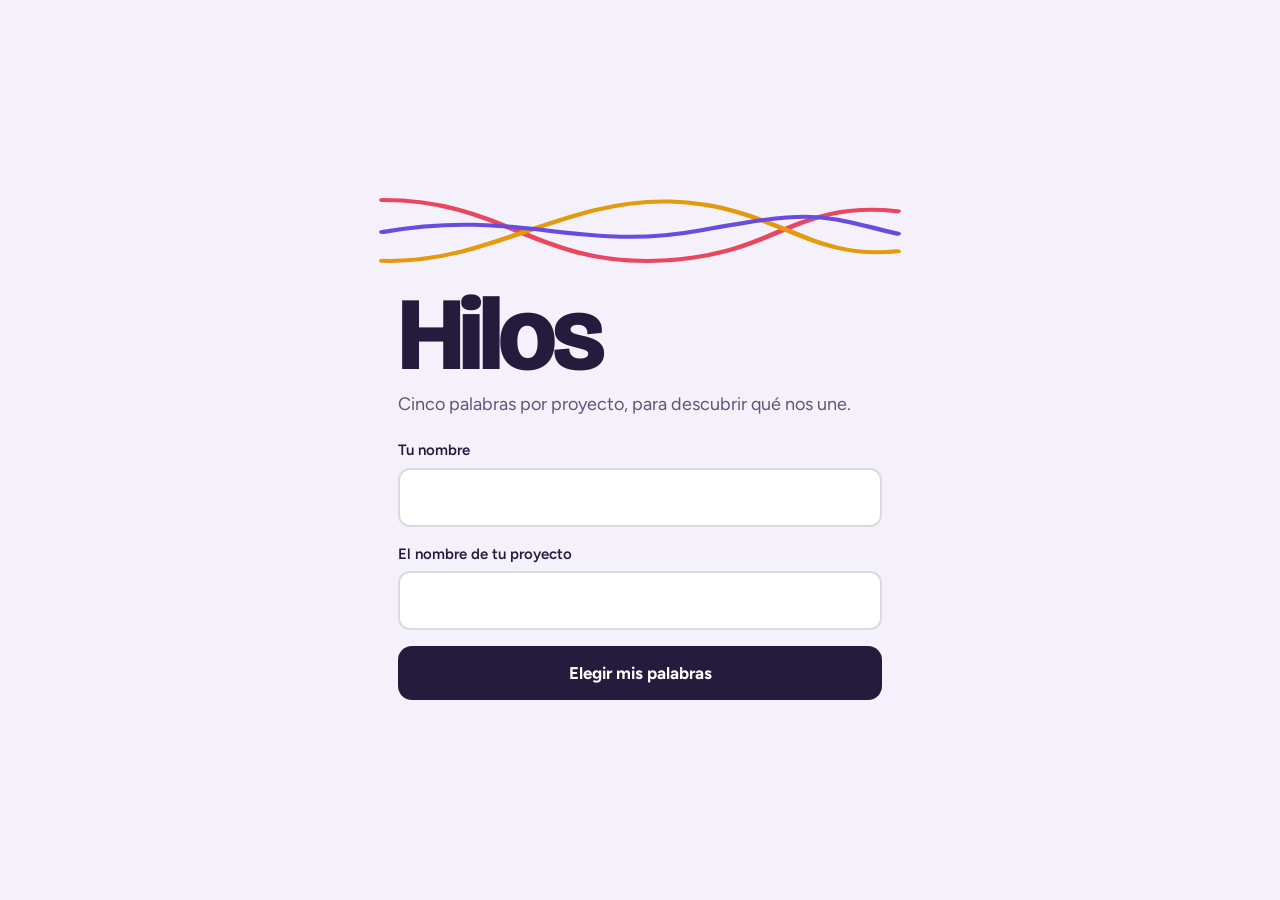
==== taller/index.html @ 8840b7d6 "Añade Hilos, la app del taller de colaboración (en /taller) App independiente de la de Viena: cada p" ====
<!doctype html>
<html lang="es">
<head>
<meta charset="utf-8">
<meta name="viewport" content="width=device-width, initial-scale=1, viewport-fit=cover">
<title>Hilos: lo que une nuestros proyectos</title>
<meta name="description" content="Cinco palabras por proyecto para descubrir qué nos une.">
<meta name="theme-color" content="#241B3D">
<meta name="robots" content="noindex, nofollow">
<link rel="icon" href="data:image/svg+xml,%3Csvg xmlns='http://www.w3.org/2000/svg' viewBox='0 0 32 32'%3E%3Crect width='32' height='32' rx='7' fill='%23241B3D'/%3E%3Cpath d='M5 22C12 6 20 26 27 10' fill='none' stroke='%23F0566E' stroke-width='3' stroke-linecap='round'/%3E%3Cpath d='M5 10C12 26 20 6 27 22' fill='none' stroke='%23F2A91B' stroke-width='3' stroke-linecap='round'/%3E%3C/svg%3E">
<link rel="preconnect" href="https://fonts.googleapis.com">
<link rel="preconnect" href="https://fonts.gstatic.com" crossorigin>
<link href="https://fonts.googleapis.com/css2?family=Bricolage+Grotesque:opsz,wght@12..96,500;12..96,700;12..96,800&family=Figtree:wght@400;500;600;700&display=swap" rel="stylesheet">
<link rel="stylesheet" href="styles.css?v=1">
</head>
<body>
<div id="app"></div>
<div id="toast" class="toast" role="status" hidden></div>
<noscript>Esta página necesita JavaScript.</noscript>
<script src="qr.js?v=1"></script>
<script src="app.js?v=1"></script>
</body>
</html>
---- taller/styles.css ----
:root {
  --tinta: #241B3D;
  --tinta-suave: #5D5578;
  --lienzo: #F4F1FA;
  --papel: #FFFFFF;
  --linea: rgba(36, 27, 61, .16);
  --violeta: #6A4BE0;
  --coral: #E8475F;
  --azafran: #E39A0C;
  --verde: #12917A;
  --azul: #2779C9;
  --magenta: #B840AC;
  --display: 'Bricolage Grotesque', 'Figtree', system-ui, sans-serif;
  --body: 'Figtree', system-ui, -apple-system, 'Segoe UI', sans-serif;
  --safe-b: env(safe-area-inset-bottom, 0px);
}
* { box-sizing: border-box; }
html { -webkit-text-size-adjust: 100%; }
body {
  margin: 0; background: var(--lienzo); color: var(--tinta);
  font: 400 17px/1.5 var(--body); min-height: 100dvh; -webkit-tap-highlight-color: transparent;
}
button, input { font: inherit; color: inherit; }
button { cursor: pointer; border: 0; background: none; padding: 0; }
h1, h2, h3, p, ul, ol { margin: 0; padding: 0; }
ul, ol { list-style: none; }
:focus-visible { outline: 3px solid var(--violeta); outline-offset: 2px; }

/* Cada familia de conceptos tiene su color de hilo */
.f-personas { --c: var(--coral); }
.f-bienestar { --c: var(--verde); }
.f-creatividad { --c: var(--magenta); }
.f-territorio { --c: var(--azafran); }
.f-conocimiento { --c: var(--azul); }
.f-proposito { --c: var(--violeta); }
.f-propia { --c: var(--tinta); }

.wrap { max-width: 520px; margin: 0 auto; padding: 24px 18px calc(40px + var(--safe-b)); }
h1 { font: 800 30px/1.08 var(--display); letter-spacing: -.02em; text-wrap: balance; }
h2 { font: 700 20px/1.2 var(--display); letter-spacing: -.01em; }
h3 { font: 700 15px/1.3 var(--body); color: var(--tinta-suave); margin-bottom: 8px; }
.lead { margin: 10px 0 22px; font-size: 18px; line-height: 1.45; color: var(--tinta-suave); }
.lead strong { color: var(--tinta); }
.muted { color: var(--tinta-suave); }
.empty { padding: 22px 0; color: var(--tinta-suave); }
.off { background: var(--tinta); color: #fff; padding: 10px 14px; border-radius: 10px; margin-bottom: 16px; font-size: 15px; }
.err { background: #FDECEF; color: #8F1D31; padding: 10px 14px; border-radius: 10px; margin: 0 0 14px; font-size: 15px; }

.threads { display: block; width: 100%; height: 96px; margin-bottom: 8px; overflow: visible; }
.threads path { fill: none; stroke-width: 5; stroke-linecap: round; stroke-dasharray: 520; stroke-dashoffset: 520; animation: tejer 1.4s cubic-bezier(.6, .1, .2, 1) forwards; }
.threads .t1 { stroke: var(--coral); }
.threads .t2 { stroke: var(--azafran); animation-delay: .15s; }
.threads .t3 { stroke: var(--violeta); animation-delay: .3s; }
@keyframes tejer { to { stroke-dashoffset: 0; } }

/* ---------- Entrada ---------- */
.hola { min-height: 100dvh; display: flex; flex-direction: column; justify-content: center; }
.hola h1 { font-size: clamp(64px, 24vw, 104px); line-height: .9; letter-spacing: -.045em; }
.field { display: block; margin-bottom: 16px; }
.field span { display: block; font-weight: 600; font-size: 15px; margin-bottom: 6px; }
.input {
  width: 100%; padding: 14px 16px; border-radius: 12px; border: 2px solid var(--linea);
  background: var(--papel); font-size: 18px;
}
.input:focus { outline: none; border-color: var(--violeta); }
.pin { letter-spacing: .4em; font-weight: 700; margin-bottom: 14px; }
.btn {
  display: flex; align-items: center; justify-content: center; width: 100%; min-height: 54px; padding: 12px 20px;
  border-radius: 14px; background: var(--tinta); color: #fff; font-weight: 700; font-size: 17px; text-decoration: none;
  transition: transform .12s;
}
.btn:active { transform: scale(.98); }
.btn[disabled] { background: #CFC9DE; color: var(--tinta-suave); cursor: default; }
.btn.ghost { background: transparent; color: var(--tinta); box-shadow: inset 0 0 0 2px var(--tinta); margin-top: 10px; }
.btn.small { width: auto; min-height: 0; padding: 0 18px; font-size: 16px; border-radius: 12px; }
.linkbtn { display: block; margin: 14px auto 0; padding: 10px; text-decoration: underline; text-underline-offset: 3px; font-weight: 600; font-size: 15px; color: var(--tinta-suave); }
.linkbtn.danger { color: #A3213A; }

/* ---------- Elegir palabras ---------- */
.pick { padding-top: 0; padding-bottom: calc(150px + var(--safe-b)); }
.picktop { position: sticky; top: 0; z-index: 2; background: var(--lienzo); margin: 0 -18px; padding: 18px 18px 14px; border-bottom: 1px solid var(--linea); }
.picktop h1 { font-size: 22px; }
.proj { font-weight: 700; color: var(--violeta); font-size: 15px; margin-bottom: 4px; }
.slots { display: flex; flex-wrap: wrap; gap: 6px; margin-top: 12px; min-height: 36px; }
.slot {
  display: inline-flex; align-items: center; justify-content: center; gap: 6px; min-width: 32px; height: 32px; padding: 0 10px;
  border-radius: 18px; border: 2px dashed var(--linea); color: var(--tinta-suave); font-weight: 700; font-size: 14px;
}
.slot.full { border: 0; background: var(--c); color: #fff; font-size: 14px; padding: 0 7px 0 12px; animation: pop .22s ease-out; }
.slot i { font-style: normal; font-size: 18px; line-height: 1; opacity: .85; }
@keyframes pop { from { transform: scale(.8); opacity: .4; } }
.fam { margin-top: 22px; }
.fam h2 { font: 700 15px/1.2 var(--body); color: var(--c); margin-bottom: 10px; letter-spacing: 0; }
.chips { display: flex; flex-wrap: wrap; gap: 8px; }
.chip {
  display: inline-flex; align-items: center; min-height: 46px; padding: 8px 16px; border-radius: 23px; background: var(--papel);
  box-shadow: inset 0 0 0 2px color-mix(in srgb, var(--c) 45%, transparent); font-weight: 600; font-size: 16px;
  transition: background .15s, color .15s;
}
.chip.on { background: var(--c); color: #fff; box-shadow: none; }
span.chip { min-height: 36px; padding: 5px 14px; font-size: 15px; }
span.chip.mini { min-height: 26px; padding: 2px 10px; font-size: 13px; }
.own { display: flex; gap: 8px; }
.own .input { flex: 1; min-width: 0; }
.dock {
  position: fixed; left: 0; right: 0; bottom: 0; z-index: 3; padding: 12px 18px calc(8px + var(--safe-b));
  background: linear-gradient(to top, var(--lienzo) 78%, transparent);
}
.dock > * { max-width: 484px; margin-left: auto; margin-right: auto; }
.dock .linkbtn { margin-top: 2px; }

/* ---------- Nube ---------- */
.cloud { display: flex; flex-wrap: wrap; align-items: baseline; justify-content: center; gap: 4px 14px; padding: 18px 0; }
.cw {
  font-family: var(--display); font-weight: 700; color: var(--c); line-height: 1.1; white-space: nowrap; letter-spacing: -.02em;
  font-size: calc(17px + var(--s) * 30px); opacity: calc(.72 + var(--s) * .28); transition: font-size .6s cubic-bezier(.3, 1.4, .5, 1);
}
.cw sup { font: 700 .42em var(--body); margin-left: 2px; vertical-align: super; letter-spacing: 0; }
.mine { display: flex; flex-wrap: wrap; gap: 6px; }

/* ---------- Afinidades ---------- */
.tabs { display: flex; gap: 4px; background: #E6E0F2; padding: 4px; border-radius: 14px; margin-bottom: 22px; }
.tabs button { flex: 1; min-height: 42px; border-radius: 10px; font-weight: 700; font-size: 15px; color: var(--tinta-suave); }
.tabs button[aria-selected="true"] { background: var(--papel); color: var(--tinta); box-shadow: 0 1px 3px rgba(36, 27, 61, .18); }
.match { background: var(--papel); border-radius: 18px; padding: 18px; margin-bottom: 12px; border: 1px solid var(--linea); }
.match h2 { font-size: 24px; }
.who { font-weight: 600; color: var(--tinta-suave); margin-top: 2px; }
.why { font-weight: 700; font-size: 14px; margin: 14px 0 8px; }
.shared { display: flex; flex-wrap: wrap; gap: 6px; }
.pair { display: inline-flex; align-items: center; gap: 5px; min-height: 36px; padding: 5px 14px; border-radius: 18px; font-weight: 600; font-size: 15px; color: var(--c); box-shadow: inset 0 0 0 2px var(--c); }
.pair i { font-style: normal; font-weight: 400; color: var(--tinta-suave); }
.ins { display: grid; gap: 22px; margin-top: 10px; }
.bars li { display: grid; grid-template-columns: minmax(0, 9.5em) 1fr 1.6em; align-items: center; gap: 10px; padding: 5px 0; font-weight: 600; }
.bar { height: 10px; border-radius: 5px; background: var(--c); width: var(--w); min-width: 10px; }
.bn { text-align: right; font-variant-numeric: tabular-nums; }
.list { line-height: 1.6; margin-bottom: 16px; }
.dir li { padding: 14px 0; border-bottom: 1px solid var(--linea); display: grid; gap: 2px; }
.dir li.me strong::after { content: ' (tú)'; font-weight: 500; color: var(--tinta-suave); }
.dir strong { font: 700 18px/1.25 var(--display); }
.dir span { color: var(--tinta-suave); font-size: 15px; }
.dir div { display: flex; flex-wrap: wrap; gap: 4px; margin-top: 6px; }
.dir .linkbtn { margin: 4px 0 0; padding: 6px 0; justify-self: start; }

/* ---------- Control ---------- */
.control h2 { margin: 30px 0 4px; }
.count b { font: 800 44px/1 var(--display); letter-spacing: -.03em; margin-right: 4px; }
.phase { margin: 10px 0 16px; }
.planb { margin-top: 18px; background: var(--papel); border-radius: 14px; padding: 12px 16px; border: 1px solid var(--linea); }
.planb summary { font-weight: 600; cursor: pointer; }
.qr { background: #fff; border-radius: 16px; padding: 10px; margin: 14px auto 8px; max-width: 300px; }
.qr svg { display: block; width: 100%; height: auto; }
.url { text-align: center; font-weight: 700; word-break: break-all; }
#reset { margin-top: 34px; }

/* ---------- Pantalla grande ---------- */
.is-screen { background: var(--tinta); color: #fff; --linea: rgba(255, 255, 255, .2); --tinta-suave: #C9C2E0;
  --violeta: #A995FF; --coral: #FF7A8F; --azafran: #FFC247; --verde: #4FD6BC; --azul: #6FB6FF; --magenta: #EE85E3; }
.is-screen .f-propia { --c: #fff; }
.screen { height: 100dvh; display: grid; grid-template-columns: minmax(300px, 26vw) 1fr; overflow: hidden; }
.screen > * { min-height: 0; overflow: hidden; }
.join { padding: 3vw; border-right: 1px solid var(--linea); display: flex; flex-direction: column; }
.join h1 { font-size: clamp(56px, 6.4vw, 120px); line-height: .9; letter-spacing: -.045em; }
.join .threads { height: 6vw; min-height: 60px; }
.join .qr { width: 100%; max-width: none; margin: 2.2vw 0 1vw; }
.how { font-size: clamp(18px, 1.5vw, 28px); font-weight: 600; }
.join .url { text-align: left; font-size: clamp(14px, 1.15vw, 22px); color: var(--tinta-suave); margin-top: 4px; }
.join .count { margin-top: auto; padding-top: 2vw; font-size: clamp(18px, 1.5vw, 28px); }
.join .count b { font-size: clamp(64px, 6vw, 120px); display: block; }
.screen.af .join .count { margin-top: 2vw; }
.join h3 { margin-top: 2vw; font-size: clamp(15px, 1.1vw, 20px); }
.pairs li { padding: .7vw 0; border-top: 1px solid var(--linea); font-size: clamp(15px, 1.15vw, 22px); line-height: 1.3; }
.pairs span { display: block; color: var(--azafran); font-weight: 600; }
.ask { margin-top: auto; padding-top: 2vw; font: 700 clamp(24px, 2.3vw, 44px)/1.1 var(--display); letter-spacing: -.02em; color: var(--azafran); }
.stage { padding: 3vw 4vw; display: flex; flex-direction: column; min-width: 0; }
.stage h2 { font-size: clamp(22px, 2vw, 40px); color: var(--tinta-suave); font-weight: 500; }
.cloud.big { flex: 1 0 auto; align-content: center; gap: calc(.6vw * var(--k, 1)) calc(2vw * var(--k, 1)); padding: 1.4vw 0; }
.cloud.big .cw { font-size: calc((clamp(20px, 1.9vw, 38px) + var(--s) * clamp(40px, 5.4vw, 110px)) * var(--k, 1)); transition: none; }
.join .qr { max-height: 44vh; aspect-ratio: 1; width: auto; align-self: flex-start; }
.is-screen .empty { font-size: clamp(18px, 1.6vw, 30px); margin: auto; }
.screen .ins { grid-template-columns: 1.1fr 1fr; gap: 3vw; font-size: clamp(16px, 1.25vw, 24px); border-top: 1px solid var(--linea); padding-top: 1.6vw; }
.screen .ins h3 { font-size: clamp(14px, 1vw, 20px); }
@media (max-width: 760px) {
  .screen { grid-template-columns: 1fr; height: auto; overflow: visible; }
  .screen > * { overflow: visible; }
  .join { border-right: 0; border-bottom: 1px solid var(--linea); padding: 24px 18px; }
  .join .qr { max-width: 280px; margin: 16px 0 10px; }
  .join .count { margin-top: 18px; }
  .stage { padding: 24px 18px; }
  .screen .ins { grid-template-columns: 1fr; }
}

.toast {
  position: fixed; left: 50%; bottom: calc(132px + var(--safe-b)); transform: translateX(-50%); z-index: 10; max-width: calc(100vw - 36px);
  background: var(--tinta); color: #fff; padding: 12px 18px; border-radius: 14px; font-weight: 600; font-size: 15px; text-align: center;
}
@media (prefers-reduced-motion: reduce) {
  .threads path { animation: none; stroke-dashoffset: 0; }
  .slot.full { animation: none; }
  .cw, .btn, .chip { transition: none; }
}
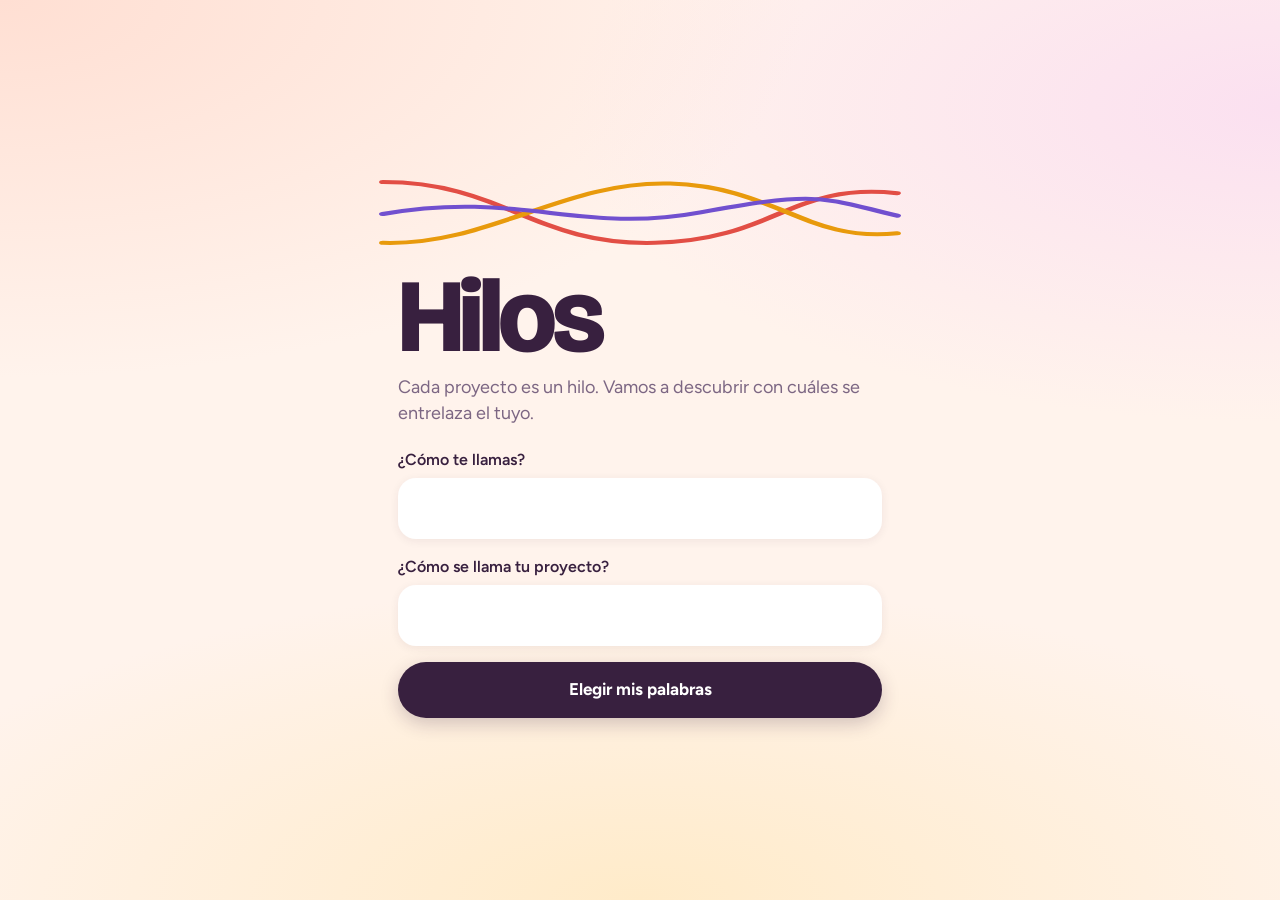
==== commit 7028c274: "Hilos: nuevo aspecto, más cálido y centrado en los vínculos La pantalla grande pasa a ser un telar: " ====
--- a/taller/index.html
+++ b/taller/index.html
@@ -5,19 +5,19 @@
 <meta name="viewport" content="width=device-width, initial-scale=1, viewport-fit=cover">
 <title>Hilos: lo que une nuestros proyectos</title>
 <meta name="description" content="Cinco palabras por proyecto para descubrir qué nos une.">
-<meta name="theme-color" content="#241B3D">
+<meta name="theme-color" content="#38203F">
 <meta name="robots" content="noindex, nofollow">
-<link rel="icon" href="data:image/svg+xml,%3Csvg xmlns='http://www.w3.org/2000/svg' viewBox='0 0 32 32'%3E%3Crect width='32' height='32' rx='7' fill='%23241B3D'/%3E%3Cpath d='M5 22C12 6 20 26 27 10' fill='none' stroke='%23F0566E' stroke-width='3' stroke-linecap='round'/%3E%3Cpath d='M5 10C12 26 20 6 27 22' fill='none' stroke='%23F2A91B' stroke-width='3' stroke-linecap='round'/%3E%3C/svg%3E">
+<link rel="icon" href="data:image/svg+xml,%3Csvg xmlns='http://www.w3.org/2000/svg' viewBox='0 0 32 32'%3E%3Crect width='32' height='32' rx='7' fill='%2338203F'/%3E%3Cpath d='M5 22C12 6 20 26 27 10' fill='none' stroke='%23F0566E' stroke-width='3' stroke-linecap='round'/%3E%3Cpath d='M5 10C12 26 20 6 27 22' fill='none' stroke='%23F2A91B' stroke-width='3' stroke-linecap='round'/%3E%3C/svg%3E">
 <link rel="preconnect" href="https://fonts.googleapis.com">
 <link rel="preconnect" href="https://fonts.gstatic.com" crossorigin>
 <link href="https://fonts.googleapis.com/css2?family=Bricolage+Grotesque:opsz,wght@12..96,500;12..96,700;12..96,800&family=Figtree:wght@400;500;600;700&display=swap" rel="stylesheet">
-<link rel="stylesheet" href="styles.css?v=1">
+<link rel="stylesheet" href="styles.css?v=3">
 </head>
 <body>
 <div id="app"></div>
 <div id="toast" class="toast" role="status" hidden></div>
 <noscript>Esta página necesita JavaScript.</noscript>
-<script src="qr.js?v=1"></script>
-<script src="app.js?v=1"></script>
+<script src="qr.js?v=3"></script>
+<script src="app.js?v=3"></script>
 </body>
 </html>
--- a/taller/styles.css
+++ b/taller/styles.css
@@ -1,15 +1,15 @@
 :root {
-  --tinta: #241B3D;
-  --tinta-suave: #5D5578;
-  --lienzo: #F4F1FA;
+  --tinta: #38203F;
+  --tinta-suave: #7C6683;
+  --lienzo: #FFF3EC;
   --papel: #FFFFFF;
-  --linea: rgba(36, 27, 61, .16);
-  --violeta: #6A4BE0;
-  --coral: #E8475F;
-  --azafran: #E39A0C;
-  --verde: #12917A;
-  --azul: #2779C9;
-  --magenta: #B840AC;
+  --linea: rgba(56, 32, 63, .13);
+  --coral: #E24E45;
+  --verde: #15806F;
+  --rosa: #C93A82;
+  --azafran: #E89A0C;
+  --azul: #2F7CC8;
+  --violeta: #7150CF;
   --display: 'Bricolage Grotesque', 'Figtree', system-ui, sans-serif;
   --body: 'Figtree', system-ui, -apple-system, 'Segoe UI', sans-serif;
   --safe-b: env(safe-area-inset-bottom, 0px);
@@ -17,8 +17,10 @@
 * { box-sizing: border-box; }
 html { -webkit-text-size-adjust: 100%; }
 body {
-  margin: 0; background: var(--lienzo); color: var(--tinta);
-  font: 400 17px/1.5 var(--body); min-height: 100dvh; -webkit-tap-highlight-color: transparent;
+  margin: 0; color: var(--tinta); font: 400 17px/1.5 var(--body); min-height: 100dvh; -webkit-tap-highlight-color: transparent;
+  background: var(--lienzo);
+  background: radial-gradient(90vw 60vh at 0% 0%, #FFDFD3 0, transparent 70%), radial-gradient(80vw 50vh at 100% 12%, #FBE0F0 0, transparent 70%), radial-gradient(90vw 50vh at 50% 100%, #FFEBC9 0, transparent 70%), var(--lienzo);
+  background-attachment: fixed;
 }
 button, input { font: inherit; color: inherit; }
 button { cursor: pointer; border: 0; background: none; padding: 0; }
@@ -26,175 +28,216 @@
 ul, ol { list-style: none; }
 :focus-visible { outline: 3px solid var(--violeta); outline-offset: 2px; }
 
-/* Cada familia de conceptos tiene su color de hilo */
-.f-personas { --c: var(--coral); }
-.f-bienestar { --c: var(--verde); }
-.f-creatividad { --c: var(--magenta); }
-.f-territorio { --c: var(--azafran); }
-.f-conocimiento { --c: var(--azul); }
-.f-proposito { --c: var(--violeta); }
-.f-propia { --c: var(--tinta); }
+/* Cada familia de conceptos tiene su color de hilo; --on es el color del texto encima */
+.f-personas { --c: var(--coral); --on: #fff; }
+.f-bienestar { --c: var(--verde); --on: #fff; }
+.f-creatividad { --c: var(--rosa); --on: #fff; }
+.f-territorio { --c: var(--azafran); --on: #38203F; }
+.f-conocimiento { --c: var(--azul); --on: #fff; }
+.f-proposito { --c: var(--violeta); --on: #fff; }
+.f-propia { --c: #5B4563; --on: #fff; }
+.a0 { --a: var(--coral); --ao: #fff; } .a1 { --a: var(--verde); --ao: #fff; } .a2 { --a: var(--rosa); --ao: #fff; }
+.a3 { --a: var(--azafran); --ao: #38203F; } .a4 { --a: var(--azul); --ao: #fff; } .a5 { --a: var(--violeta); --ao: #fff; }
 
 .wrap { max-width: 520px; margin: 0 auto; padding: 24px 18px calc(40px + var(--safe-b)); }
 h1 { font: 800 30px/1.08 var(--display); letter-spacing: -.02em; text-wrap: balance; }
 h2 { font: 700 20px/1.2 var(--display); letter-spacing: -.01em; }
-h3 { font: 700 15px/1.3 var(--body); color: var(--tinta-suave); margin-bottom: 8px; }
+.sub { margin: 30px 0 4px; }
 .lead { margin: 10px 0 22px; font-size: 18px; line-height: 1.45; color: var(--tinta-suave); }
+.lead.small { font-size: 16px; margin: 2px 0 14px; }
 .lead strong { color: var(--tinta); }
-.muted { color: var(--tinta-suave); }
 .empty { padding: 22px 0; color: var(--tinta-suave); }
-.off { background: var(--tinta); color: #fff; padding: 10px 14px; border-radius: 10px; margin-bottom: 16px; font-size: 15px; }
-.err { background: #FDECEF; color: #8F1D31; padding: 10px 14px; border-radius: 10px; margin: 0 0 14px; font-size: 15px; }
+.off { background: var(--tinta); color: #fff; padding: 10px 14px; border-radius: 14px; margin-bottom: 16px; font-size: 15px; }
+.err { background: #FDE3E0; color: #8F1D31; padding: 10px 14px; border-radius: 14px; margin: 0 0 14px; font-size: 15px; }
 
 .threads { display: block; width: 100%; height: 96px; margin-bottom: 8px; overflow: visible; }
-.threads path { fill: none; stroke-width: 5; stroke-linecap: round; stroke-dasharray: 520; stroke-dashoffset: 520; animation: tejer 1.4s cubic-bezier(.6, .1, .2, 1) forwards; }
+.threads path { fill: none; stroke-width: 5; stroke-linecap: round; stroke-dasharray: 520; stroke-dashoffset: 520; animation: tejer 1.6s cubic-bezier(.6, .1, .2, 1) forwards; }
 .threads .t1 { stroke: var(--coral); }
 .threads .t2 { stroke: var(--azafran); animation-delay: .15s; }
 .threads .t3 { stroke: var(--violeta); animation-delay: .3s; }
 @keyframes tejer { to { stroke-dashoffset: 0; } }
 
+/* Personas */
+.av {
+  display: inline-flex; align-items: center; justify-content: center; flex: none; width: 26px; height: 26px; border-radius: 50%;
+  background: var(--a); color: var(--ao); font: 700 13px/1 var(--display);
+}
+.av.lg { width: 46px; height: 46px; font-size: 21px; box-shadow: 0 0 0 4px var(--papel), 0 4px 14px rgba(56, 32, 63, .16); }
+.pp { display: inline-flex; align-items: center; gap: 6px; padding: 3px 12px 3px 3px; border-radius: 16px; background: var(--papel); font-weight: 600; font-size: 15px; box-shadow: 0 1px 0 var(--linea); }
+.pp.yo { background: var(--tinta); color: #fff; }
+.pill { display: inline-flex; align-items: center; min-height: 32px; padding: 4px 14px; border-radius: 16px; background: var(--c); color: var(--on); font-weight: 600; font-size: 15px; }
+
 /* ---------- Entrada ---------- */
 .hola { min-height: 100dvh; display: flex; flex-direction: column; justify-content: center; }
 .hola h1 { font-size: clamp(64px, 24vw, 104px); line-height: .9; letter-spacing: -.045em; }
+.hola h1.h1s { font-size: 44px; }
 .field { display: block; margin-bottom: 16px; }
-.field span { display: block; font-weight: 600; font-size: 15px; margin-bottom: 6px; }
+.field span { display: block; font-weight: 600; font-size: 16px; margin-bottom: 6px; }
 .input {
-  width: 100%; padding: 14px 16px; border-radius: 12px; border: 2px solid var(--linea);
-  background: var(--papel); font-size: 18px;
+  width: 100%; padding: 15px 18px; border-radius: 18px; border: 2px solid transparent; background: var(--papel); font-size: 18px;
+  box-shadow: 0 2px 10px rgba(56, 32, 63, .07);
 }
 .input:focus { outline: none; border-color: var(--violeta); }
 .pin { letter-spacing: .4em; font-weight: 700; margin-bottom: 14px; }
 .btn {
-  display: flex; align-items: center; justify-content: center; width: 100%; min-height: 54px; padding: 12px 20px;
-  border-radius: 14px; background: var(--tinta); color: #fff; font-weight: 700; font-size: 17px; text-decoration: none;
-  transition: transform .12s;
+  display: flex; align-items: center; justify-content: center; width: 100%; min-height: 56px; padding: 12px 22px;
+  border-radius: 28px; background: var(--tinta); color: #fff; font-weight: 700; font-size: 17px; text-decoration: none;
+  transition: transform .12s; box-shadow: 0 6px 18px rgba(56, 32, 63, .22);
 }
 .btn:active { transform: scale(.98); }
-.btn[disabled] { background: #CFC9DE; color: var(--tinta-suave); cursor: default; }
+.btn[disabled] { background: #E5D8DD; color: var(--tinta-suave); cursor: default; box-shadow: none; }
 .btn.ghost { background: transparent; color: var(--tinta); box-shadow: inset 0 0 0 2px var(--tinta); margin-top: 10px; }
-.btn.small { width: auto; min-height: 0; padding: 0 18px; font-size: 16px; border-radius: 12px; }
+.btn.small { width: auto; min-height: 0; padding: 0 20px; font-size: 16px; box-shadow: none; }
 .linkbtn { display: block; margin: 14px auto 0; padding: 10px; text-decoration: underline; text-underline-offset: 3px; font-weight: 600; font-size: 15px; color: var(--tinta-suave); }
 .linkbtn.danger { color: #A3213A; }
 
 /* ---------- Elegir palabras ---------- */
 .pick { padding-top: 0; padding-bottom: calc(150px + var(--safe-b)); }
-.picktop { position: sticky; top: 0; z-index: 2; background: var(--lienzo); margin: 0 -18px; padding: 18px 18px 14px; border-bottom: 1px solid var(--linea); }
+.picktop { position: sticky; top: 0; z-index: 2; margin: 0 -18px; padding: 18px 18px 14px; background: rgba(255, 240, 232, .94); backdrop-filter: blur(10px); -webkit-backdrop-filter: blur(10px); border-radius: 0 0 24px 24px; box-shadow: 0 6px 20px rgba(56, 32, 63, .08); }
 .picktop h1 { font-size: 22px; }
 .proj { font-weight: 700; color: var(--violeta); font-size: 15px; margin-bottom: 4px; }
-.slots { display: flex; flex-wrap: wrap; gap: 6px; margin-top: 12px; min-height: 36px; }
-.slot {
-  display: inline-flex; align-items: center; justify-content: center; gap: 6px; min-width: 32px; height: 32px; padding: 0 10px;
-  border-radius: 18px; border: 2px dashed var(--linea); color: var(--tinta-suave); font-weight: 700; font-size: 14px;
-}
-.slot.full { border: 0; background: var(--c); color: #fff; font-size: 14px; padding: 0 7px 0 12px; animation: pop .22s ease-out; }
+.slots { display: flex; flex-wrap: wrap; align-items: center; gap: 6px; margin-top: 12px; min-height: 32px; }
+.slot { display: inline-flex; align-items: center; gap: 6px; width: 14px; height: 14px; border-radius: 50%; background: rgba(56, 32, 63, .14); }
+.slot.full { width: auto; height: 32px; border-radius: 16px; background: var(--c); color: var(--on); font-weight: 700; font-size: 14px; padding: 0 8px 0 13px; animation: pop .28s cubic-bezier(.3, 1.5, .5, 1); }
 .slot i { font-style: normal; font-size: 18px; line-height: 1; opacity: .85; }
-@keyframes pop { from { transform: scale(.8); opacity: .4; } }
+@keyframes pop { from { transform: scale(.6); opacity: .3; } }
 .fam { margin-top: 22px; }
 .fam h2 { font: 700 15px/1.2 var(--body); color: var(--c); margin-bottom: 10px; letter-spacing: 0; }
+.f-territorio.fam h2 { color: #A96E00; }
 .chips { display: flex; flex-wrap: wrap; gap: 8px; }
 .chip {
-  display: inline-flex; align-items: center; min-height: 46px; padding: 8px 16px; border-radius: 23px; background: var(--papel);
-  box-shadow: inset 0 0 0 2px color-mix(in srgb, var(--c) 45%, transparent); font-weight: 600; font-size: 16px;
-  transition: background .15s, color .15s;
-}
-.chip.on { background: var(--c); color: #fff; box-shadow: none; }
-span.chip { min-height: 36px; padding: 5px 14px; font-size: 15px; }
-span.chip.mini { min-height: 26px; padding: 2px 10px; font-size: 13px; }
+  display: inline-flex; align-items: center; min-height: 46px; padding: 8px 17px; border-radius: 23px; font-weight: 600; font-size: 16px;
+  background: #fff; background: color-mix(in srgb, var(--c) 13%, #fff); box-shadow: 0 1px 0 rgba(56, 32, 63, .08);
+  transition: background .15s, color .15s, transform .15s;
+}
+.chip.on { background: var(--c); color: var(--on); transform: scale(1.03); }
 .own { display: flex; gap: 8px; }
 .own .input { flex: 1; min-width: 0; }
 .dock {
-  position: fixed; left: 0; right: 0; bottom: 0; z-index: 3; padding: 12px 18px calc(8px + var(--safe-b));
-  background: linear-gradient(to top, var(--lienzo) 78%, transparent);
+  position: fixed; left: 0; right: 0; bottom: 0; z-index: 3; padding: 14px 18px calc(8px + var(--safe-b));
+  background: linear-gradient(to top, #FFEFDC 72%, rgba(255, 239, 220, 0));
 }
 .dock > * { max-width: 484px; margin-left: auto; margin-right: auto; }
 .dock .linkbtn { margin-top: 2px; }
 
-/* ---------- Nube ---------- */
-.cloud { display: flex; flex-wrap: wrap; align-items: baseline; justify-content: center; gap: 4px 14px; padding: 18px 0; }
-.cw {
-  font-family: var(--display); font-weight: 700; color: var(--c); line-height: 1.1; white-space: nowrap; letter-spacing: -.02em;
-  font-size: calc(17px + var(--s) * 30px); opacity: calc(.72 + var(--s) * .28); transition: font-size .6s cubic-bezier(.3, 1.4, .5, 1);
-}
-.cw sup { font: 700 .42em var(--body); margin-left: 2px; vertical-align: super; letter-spacing: 0; }
-.mine { display: flex; flex-wrap: wrap; gap: 6px; }
+/* ---------- Espera ---------- */
+.listo .threads { height: 70px; }
+.mine { display: flex; flex-wrap: wrap; gap: 6px; margin-top: 16px; }
+.crowd { display: flex; flex-wrap: wrap; gap: 8px; margin-top: 10px; }
+.crowd .pp { animation: pop .3s cubic-bezier(.3, 1.5, .5, 1) backwards; }
 
 /* ---------- Afinidades ---------- */
-.tabs { display: flex; gap: 4px; background: #E6E0F2; padding: 4px; border-radius: 14px; margin-bottom: 22px; }
-.tabs button { flex: 1; min-height: 42px; border-radius: 10px; font-weight: 700; font-size: 15px; color: var(--tinta-suave); }
-.tabs button[aria-selected="true"] { background: var(--papel); color: var(--tinta); box-shadow: 0 1px 3px rgba(36, 27, 61, .18); }
-.match { background: var(--papel); border-radius: 18px; padding: 18px; margin-bottom: 12px; border: 1px solid var(--linea); }
-.match h2 { font-size: 24px; }
+.tabs { display: flex; gap: 4px; background: rgba(56, 32, 63, .08); padding: 4px; border-radius: 24px; margin-bottom: 22px; }
+.tabs button { flex: 1; min-height: 42px; border-radius: 20px; font-weight: 700; font-size: 15px; color: var(--tinta-suave); }
+.tabs button[aria-selected="true"] { background: var(--papel); color: var(--tinta); box-shadow: 0 2px 8px rgba(56, 32, 63, .14); }
+.match { background: var(--papel); border-radius: 28px; padding: 20px 18px 22px; margin-bottom: 14px; box-shadow: 0 8px 26px rgba(56, 32, 63, .09); text-align: center; }
+.tie { display: flex; align-items: center; margin: 2px 2px 16px; }
+.ths { flex: 1; display: grid; gap: 7px; margin: 0 -2px; }
+.th { position: relative; display: flex; justify-content: center; }
+.th::before { content: ''; position: absolute; left: 0; right: 0; top: 50%; height: 4px; margin-top: -2px; border-radius: 2px; background: var(--c); transform-origin: left; animation: unir .9s cubic-bezier(.5, 0, .2, 1) backwards; }
+.th:nth-child(2)::before { animation-delay: .15s; } .th:nth-child(3)::before { animation-delay: .3s; } .th:nth-child(4)::before { animation-delay: .45s; } .th:nth-child(5)::before { animation-delay: .6s; }
+.th span { position: relative; padding: 4px 13px; border-radius: 15px; background: var(--c); color: var(--on); font-weight: 700; font-size: 15px; line-height: 1.35; box-shadow: 0 0 0 4px var(--papel); }
+.th.near::before, .th.none::before { background: repeating-linear-gradient(90deg, var(--c) 0 8px, transparent 8px 14px); opacity: .7; }
+.th.near span, .th.none span { background: var(--papel); color: var(--c); box-shadow: inset 0 0 0 2px var(--c), 0 0 0 4px var(--papel); }
+.f-territorio.th.near span { color: #A96E00; }
+@keyframes unir { from { transform: scaleX(0); } }
+.match h2 { font-size: 26px; }
 .who { font-weight: 600; color: var(--tinta-suave); margin-top: 2px; }
-.why { font-weight: 700; font-size: 14px; margin: 14px 0 8px; }
-.shared { display: flex; flex-wrap: wrap; gap: 6px; }
-.pair { display: inline-flex; align-items: center; gap: 5px; min-height: 36px; padding: 5px 14px; border-radius: 18px; font-weight: 600; font-size: 15px; color: var(--c); box-shadow: inset 0 0 0 2px var(--c); }
-.pair i { font-style: normal; font-weight: 400; color: var(--tinta-suave); }
-.ins { display: grid; gap: 22px; margin-top: 10px; }
-.bars li { display: grid; grid-template-columns: minmax(0, 9.5em) 1fr 1.6em; align-items: center; gap: 10px; padding: 5px 0; font-weight: 600; }
-.bar { height: 10px; border-radius: 5px; background: var(--c); width: var(--w); min-width: 10px; }
-.bn { text-align: right; font-variant-numeric: tabular-nums; }
-.list { line-height: 1.6; margin-bottom: 16px; }
-.dir li { padding: 14px 0; border-bottom: 1px solid var(--linea); display: grid; gap: 2px; }
-.dir li.me strong::after { content: ' (tú)'; font-weight: 500; color: var(--tinta-suave); }
-.dir strong { font: 700 18px/1.25 var(--display); }
+.why { font-weight: 600; font-size: 15px; margin-top: 10px; text-wrap: balance; }
+
+.knots { display: grid; gap: 12px; }
+.knot { background: var(--papel); border-radius: 24px; padding: 16px 16px 14px; box-shadow: 0 6px 20px rgba(56, 32, 63, .07); border-left: 6px solid var(--c); }
+.kw { display: block; font: 800 24px/1.1 var(--display); letter-spacing: -.02em; color: var(--c); margin-bottom: 10px; }
+.f-territorio .kw { color: #A96E00; }
+.kp { display: flex; flex-wrap: wrap; gap: 6px; }
+.knot .pp { background: #FBF1EC; box-shadow: none; }
+.knot .pp.yo { background: var(--tinta); }
+.solos { display: flex; flex-wrap: wrap; gap: 8px; }
+.solo { display: inline-flex; align-items: baseline; gap: 7px; padding: 6px 14px; border-radius: 18px; background: #fff; background: color-mix(in srgb, var(--c) 13%, #fff); font-weight: 700; font-size: 15px; }
+.solo i { font-style: normal; font-weight: 500; font-size: 13px; color: var(--tinta-suave); }
+
+.dir { display: grid; gap: 12px; }
+.dir li { display: flex; gap: 14px; align-items: flex-start; background: var(--papel); border-radius: 24px; padding: 16px; box-shadow: 0 6px 20px rgba(56, 32, 63, .07); }
+.dir li.me { box-shadow: 0 0 0 2px var(--tinta), 0 6px 20px rgba(56, 32, 63, .07); }
+.dir li > div { min-width: 0; flex: 1; }
+.dir strong { display: block; font: 700 19px/1.2 var(--display); }
 .dir span { color: var(--tinta-suave); font-size: 15px; }
-.dir div { display: flex; flex-wrap: wrap; gap: 4px; margin-top: 6px; }
-.dir .linkbtn { margin: 4px 0 0; padding: 6px 0; justify-self: start; }
+.dir .row { display: flex; flex-wrap: wrap; gap: 4px; margin-top: 8px; }
+.dir .pill { min-height: 26px; padding: 2px 10px; font-size: 13px; }
+.dir .linkbtn { margin: 6px 0 0; padding: 4px 0; }
 
 /* ---------- Control ---------- */
-.control h2 { margin: 30px 0 4px; }
 .count b { font: 800 44px/1 var(--display); letter-spacing: -.03em; margin-right: 4px; }
 .phase { margin: 10px 0 16px; }
-.planb { margin-top: 18px; background: var(--papel); border-radius: 14px; padding: 12px 16px; border: 1px solid var(--linea); }
+.planb { margin-top: 18px; background: var(--papel); border-radius: 20px; padding: 14px 18px; box-shadow: 0 4px 14px rgba(56, 32, 63, .06); }
 .planb summary { font-weight: 600; cursor: pointer; }
-.qr { background: #fff; border-radius: 16px; padding: 10px; margin: 14px auto 8px; max-width: 300px; }
+.unused { margin-top: 10px; color: var(--tinta-suave); line-height: 1.6; }
+.qr { background: #fff; border-radius: 20px; padding: 10px; margin: 14px auto 8px; max-width: 300px; }
 .qr svg { display: block; width: 100%; height: auto; }
 .url { text-align: center; font-weight: 700; word-break: break-all; }
 #reset { margin-top: 34px; }
 
 /* ---------- Pantalla grande ---------- */
-.is-screen { background: var(--tinta); color: #fff; --linea: rgba(255, 255, 255, .2); --tinta-suave: #C9C2E0;
-  --violeta: #A995FF; --coral: #FF7A8F; --azafran: #FFC247; --verde: #4FD6BC; --azul: #6FB6FF; --magenta: #EE85E3; }
-.is-screen .f-propia { --c: #fff; }
-.screen { height: 100dvh; display: grid; grid-template-columns: minmax(300px, 26vw) 1fr; overflow: hidden; }
+.is-screen {
+  color: #fff; --tinta-suave: #D9C6DC; --linea: rgba(255, 255, 255, .16); --papel: #2B1533;
+  --coral: #FF7D6E; --verde: #4FD6BC; --rosa: #FF7FBE; --azafran: #FFC24A; --azul: #72B8FF; --violeta: #B39BFF;
+  background: #2B1533;
+  background: radial-gradient(70vw 70vh at 0% 0%, #5A2440 0, transparent 70%), radial-gradient(60vw 60vh at 100% 100%, #3B2A6B 0, transparent 70%), radial-gradient(50vw 50vh at 85% 0%, #4A2A1F 0, transparent 70%), #2B1533;
+  background-attachment: fixed;
+}
+.is-screen .f-propia { --c: #E9DDEB; --on: #2B1533; }
+.is-screen [class*="f-"] { --on: #2B1533; }
+.is-screen .n, .is-screen .av { --ao: #2B1533; }
+.screen { height: 100dvh; display: grid; grid-template-columns: minmax(280px, 23vw) 1fr; overflow: hidden; }
 .screen > * { min-height: 0; overflow: hidden; }
-.join { padding: 3vw; border-right: 1px solid var(--linea); display: flex; flex-direction: column; }
-.join h1 { font-size: clamp(56px, 6.4vw, 120px); line-height: .9; letter-spacing: -.045em; }
-.join .threads { height: 6vw; min-height: 60px; }
-.join .qr { width: 100%; max-width: none; margin: 2.2vw 0 1vw; }
+.join { padding: min(3vw, 5vh) 2.4vw; display: flex; flex-direction: column; }
+.join h1 { font-size: min(clamp(56px, 6vw, 116px), 13vh); line-height: .9; letter-spacing: -.045em; }
+.join .threads { height: 7vh; min-height: 40px; flex: none; }
+.join .qr { width: min(100%, 34vh); max-width: none; margin: 2.4vh 0 1.4vh; border-radius: 24px; }
 .how { font-size: clamp(18px, 1.5vw, 28px); font-weight: 600; }
-.join .url { text-align: left; font-size: clamp(14px, 1.15vw, 22px); color: var(--tinta-suave); margin-top: 4px; }
-.join .count { margin-top: auto; padding-top: 2vw; font-size: clamp(18px, 1.5vw, 28px); }
-.join .count b { font-size: clamp(64px, 6vw, 120px); display: block; }
-.screen.af .join .count { margin-top: 2vw; }
-.join h3 { margin-top: 2vw; font-size: clamp(15px, 1.1vw, 20px); }
-.pairs li { padding: .7vw 0; border-top: 1px solid var(--linea); font-size: clamp(15px, 1.15vw, 22px); line-height: 1.3; }
-.pairs span { display: block; color: var(--azafran); font-weight: 600; }
-.ask { margin-top: auto; padding-top: 2vw; font: 700 clamp(24px, 2.3vw, 44px)/1.1 var(--display); letter-spacing: -.02em; color: var(--azafran); }
-.stage { padding: 3vw 4vw; display: flex; flex-direction: column; min-width: 0; }
-.stage h2 { font-size: clamp(22px, 2vw, 40px); color: var(--tinta-suave); font-weight: 500; }
-.cloud.big { flex: 1 0 auto; align-content: center; gap: calc(.6vw * var(--k, 1)) calc(2vw * var(--k, 1)); padding: 1.4vw 0; }
-.cloud.big .cw { font-size: calc((clamp(20px, 1.9vw, 38px) + var(--s) * clamp(40px, 5.4vw, 110px)) * var(--k, 1)); transition: none; }
-.join .qr { max-height: 44vh; aspect-ratio: 1; width: auto; align-self: flex-start; }
+.join .url { text-align: left; font-size: clamp(13px, 1.05vw, 20px); color: var(--tinta-suave); margin-top: 4px; }
+.join .count { margin-top: auto; padding-top: 2vh; font-size: clamp(17px, 1.3vw, 26px); color: var(--tinta-suave); }
+.join .count b { font-size: min(clamp(56px, 6vw, 120px), 11vh); display: block; color: #fff; }
+.tops { margin-top: 3vh; display: grid; gap: 2vh; }
+.tops strong { display: block; font: 800 clamp(24px, 2.3vw, 44px)/1.05 var(--display); letter-spacing: -.02em; color: var(--c); }
+.tops span { display: block; font-size: clamp(15px, 1.15vw, 22px); color: var(--tinta-suave); line-height: 1.35; margin-top: 2px; }
+.ask { margin-top: 3.4vh; font: 700 clamp(24px, 2.2vw, 42px)/1.1 var(--display); letter-spacing: -.02em; }
+.stage { padding: min(3vw, 5vh) 2.6vw min(2vw, 3vh) 1vw; display: flex; flex-direction: column; min-width: 0; }
+.stage h2 { font-size: clamp(22px, 2vw, 40px); color: var(--tinta-suave); font-weight: 500; flex: none; margin-bottom: 1vh; }
+.loom { flex: 1; min-height: 0; position: relative; }
+.loom svg { display: block; position: absolute; inset: 0; overflow: visible; }
+.loom text { dominant-baseline: central; font-family: var(--display); font-weight: 700; }
+.t { fill: none; stroke: var(--c); stroke-width: 1.3; stroke-opacity: .42; stroke-linecap: round; }
+.t.sh { stroke-width: 2.6; stroke-opacity: .85; }
+.t.fresh { stroke-dasharray: 1; stroke-dashoffset: 1; animation: tejer 1.5s cubic-bezier(.5, 0, .2, 1) forwards; }
+.k rect { fill: #2B1533; stroke: var(--c); stroke-width: 1.2; stroke-opacity: .55; }
+.k text { fill: var(--c); text-anchor: middle; }
+.k.sh rect { fill: var(--c); stroke: none; }
+.k.sh text { fill: #2B1533; }
+.k.fresh { animation: asomar .7s ease-out backwards; }
+@keyframes asomar { from { opacity: 0; } }
+.n circle { fill: var(--a); }
+.n .ni { fill: #2B1533; text-anchor: middle; }
+.n .np { fill: #fff; }
+.n .nn { fill: var(--tinta-suave); font-family: var(--body); font-weight: 500; }
 .is-screen .empty { font-size: clamp(18px, 1.6vw, 30px); margin: auto; }
-.screen .ins { grid-template-columns: 1.1fr 1fr; gap: 3vw; font-size: clamp(16px, 1.25vw, 24px); border-top: 1px solid var(--linea); padding-top: 1.6vw; }
-.screen .ins h3 { font-size: clamp(14px, 1vw, 20px); }
 @media (max-width: 760px) {
   .screen { grid-template-columns: 1fr; height: auto; overflow: visible; }
   .screen > * { overflow: visible; }
-  .join { border-right: 0; border-bottom: 1px solid var(--linea); padding: 24px 18px; }
-  .join .qr { max-width: 280px; margin: 16px 0 10px; }
+  .join { padding: 24px 18px 8px; }
+  .join .qr { width: 100%; max-width: 280px; margin: 16px 0 10px; }
   .join .count { margin-top: 18px; }
-  .stage { padding: 24px 18px; }
-  .screen .ins { grid-template-columns: 1fr; }
+  .stage { padding: 16px 18px 40px; }
+  .is-screen .knot, .is-screen .pp { background: rgba(255, 255, 255, .08); box-shadow: none; }
+  .is-screen .solo { background: rgba(255, 255, 255, .08); color: var(--c); }
 }
 
 .toast {
   position: fixed; left: 50%; bottom: calc(132px + var(--safe-b)); transform: translateX(-50%); z-index: 10; max-width: calc(100vw - 36px);
-  background: var(--tinta); color: #fff; padding: 12px 18px; border-radius: 14px; font-weight: 600; font-size: 15px; text-align: center;
+  background: var(--tinta); color: #fff; padding: 12px 20px; border-radius: 22px; font-weight: 600; font-size: 15px; text-align: center;
 }
 @media (prefers-reduced-motion: reduce) {
-  .threads path { animation: none; stroke-dashoffset: 0; }
-  .slot.full { animation: none; }
-  .cw, .btn, .chip { transition: none; }
-}
+  .threads path, .t.fresh { animation: none; stroke-dashoffset: 0; }
+  .slot.full, .crowd .pp, .th::before, .k.fresh { animation: none; }
+  .btn, .chip { transition: none; }
+}
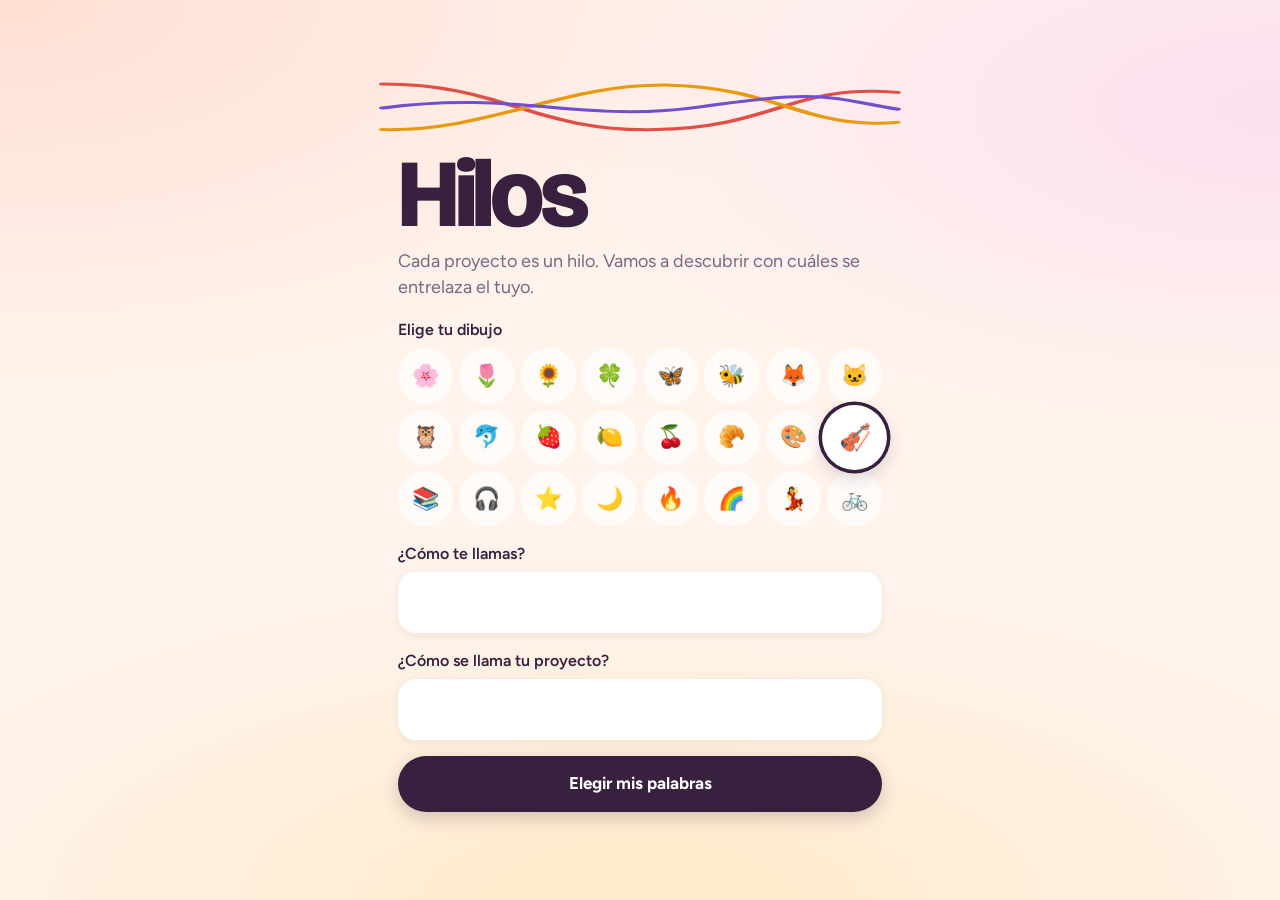
==== commit 1f3056c1: "Hilos: dibujo de perfil, textos legibles en Todas y móvil más pulido Cada participante elige un dibu" ====
--- a/taller/index.html
+++ b/taller/index.html
@@ -11,13 +11,13 @@
 <link rel="preconnect" href="https://fonts.googleapis.com">
 <link rel="preconnect" href="https://fonts.gstatic.com" crossorigin>
 <link href="https://fonts.googleapis.com/css2?family=Bricolage+Grotesque:opsz,wght@12..96,500;12..96,700;12..96,800&family=Figtree:wght@400;500;600;700&display=swap" rel="stylesheet">
-<link rel="stylesheet" href="styles.css?v=3">
+<link rel="stylesheet" href="styles.css?v=4">
 </head>
 <body>
 <div id="app"></div>
 <div id="toast" class="toast" role="status" hidden></div>
 <noscript>Esta página necesita JavaScript.</noscript>
-<script src="qr.js?v=3"></script>
-<script src="app.js?v=3"></script>
+<script src="qr.js?v=4"></script>
+<script src="app.js?v=4"></script>
 </body>
 </html>
--- a/taller/styles.css
+++ b/taller/styles.css
@@ -62,16 +62,29 @@
   display: inline-flex; align-items: center; justify-content: center; flex: none; width: 26px; height: 26px; border-radius: 50%;
   background: var(--a); color: var(--ao); font: 700 13px/1 var(--display);
 }
-.av.lg { width: 46px; height: 46px; font-size: 21px; box-shadow: 0 0 0 4px var(--papel), 0 4px 14px rgba(56, 32, 63, .16); }
+.av.em { background: #fff; background: color-mix(in srgb, var(--a, #C93A82) 24%, #fff); font: 400 15px/1 'Apple Color Emoji', 'Segoe UI Emoji', 'Noto Color Emoji', sans-serif; }
+.av.lg { width: 52px; height: 52px; font-size: 22px; box-shadow: 0 0 0 4px var(--papel), 0 4px 14px rgba(56, 32, 63, .16); }
+.av.lg.em { font-size: 28px; }
+.av.xl { width: 96px; height: 96px; font-size: 44px; box-shadow: 0 0 0 6px var(--lienzo), 0 10px 30px rgba(56, 32, 63, .2); }
+.av.xl.em { font-size: 52px; }
 .pp { display: inline-flex; align-items: center; gap: 6px; padding: 3px 12px 3px 3px; border-radius: 16px; background: var(--papel); font-weight: 600; font-size: 15px; box-shadow: 0 1px 0 var(--linea); }
 .pp.yo { background: var(--tinta); color: #fff; }
+.pp .av { width: 28px; height: 28px; }
 .pill { display: inline-flex; align-items: center; min-height: 32px; padding: 4px 14px; border-radius: 16px; background: var(--c); color: var(--on); font-weight: 600; font-size: 15px; }
 
 /* ---------- Entrada ---------- */
 .hola { min-height: 100dvh; display: flex; flex-direction: column; justify-content: center; }
-.hola h1 { font-size: clamp(64px, 24vw, 104px); line-height: .9; letter-spacing: -.045em; }
+.hola h1 { font-size: clamp(60px, 22vw, 96px); line-height: .9; letter-spacing: -.045em; }
+.hola .threads { height: 72px; }
+.hola .lead { margin-bottom: 18px; }
 .hola h1.h1s { font-size: 44px; }
 .field { display: block; margin-bottom: 16px; }
+.emojis { display: grid; grid-template-columns: repeat(8, 1fr); gap: 6px; }
+.emojis button {
+  aspect-ratio: 1; border-radius: 50%; background: rgba(255, 255, 255, .7); font-size: 22px; line-height: 1; padding: 0;
+  font-family: 'Apple Color Emoji', 'Segoe UI Emoji', 'Noto Color Emoji', sans-serif; transition: transform .18s cubic-bezier(.3, 1.6, .5, 1), background .15s, box-shadow .15s;
+}
+.emojis button[aria-checked="true"] { background: #fff; box-shadow: 0 0 0 3px var(--tinta), 0 6px 16px rgba(56, 32, 63, .2); transform: scale(1.18); position: relative; z-index: 1; }
 .field span { display: block; font-weight: 600; font-size: 16px; margin-bottom: 6px; }
 .input {
   width: 100%; padding: 15px 18px; border-radius: 18px; border: 2px solid transparent; background: var(--papel); font-size: 18px;
@@ -95,7 +108,8 @@
 .pick { padding-top: 0; padding-bottom: calc(150px + var(--safe-b)); }
 .picktop { position: sticky; top: 0; z-index: 2; margin: 0 -18px; padding: 18px 18px 14px; background: rgba(255, 240, 232, .94); backdrop-filter: blur(10px); -webkit-backdrop-filter: blur(10px); border-radius: 0 0 24px 24px; box-shadow: 0 6px 20px rgba(56, 32, 63, .08); }
 .picktop h1 { font-size: 22px; }
-.proj { font-weight: 700; color: var(--violeta); font-size: 15px; margin-bottom: 4px; }
+.proj { display: flex; align-items: center; gap: 8px; font-weight: 700; color: var(--violeta); font-size: 15px; margin-bottom: 6px; }
+.proj .av { --a: var(--violeta); width: 30px; height: 30px; font-size: 17px; }
 .slots { display: flex; flex-wrap: wrap; align-items: center; gap: 6px; margin-top: 12px; min-height: 32px; }
 .slot { display: inline-flex; align-items: center; gap: 6px; width: 14px; height: 14px; border-radius: 50%; background: rgba(56, 32, 63, .14); }
 .slot.full { width: auto; height: 32px; border-radius: 16px; background: var(--c); color: var(--on); font-weight: 700; font-size: 14px; padding: 0 8px 0 13px; animation: pop .28s cubic-bezier(.3, 1.5, .5, 1); }
@@ -121,21 +135,34 @@
 .dock .linkbtn { margin-top: 2px; }
 
 /* ---------- Espera ---------- */
-.listo .threads { height: 70px; }
+.hero { position: relative; display: flex; justify-content: center; align-items: center; height: 120px; margin: 6px 0 14px; }
+.hero .threads { position: absolute; inset: 12px 0; height: auto; margin: 0; }
+.hero .av { position: relative; }
+.anim .hero .av { animation: pop .6s cubic-bezier(.3, 1.6, .5, 1) .5s backwards; }
+.listo > h1 { text-align: left; }
 .mine { display: flex; flex-wrap: wrap; gap: 6px; margin-top: 16px; }
 .crowd { display: flex; flex-wrap: wrap; gap: 8px; margin-top: 10px; }
-.crowd .pp { animation: pop .3s cubic-bezier(.3, 1.5, .5, 1) backwards; }
+.anim .crowd .pp { animation: pop .3s cubic-bezier(.3, 1.5, .5, 1) backwards; }
 
 /* ---------- Afinidades ---------- */
 .tabs { display: flex; gap: 4px; background: rgba(56, 32, 63, .08); padding: 4px; border-radius: 24px; margin-bottom: 22px; }
-.tabs button { flex: 1; min-height: 42px; border-radius: 20px; font-weight: 700; font-size: 15px; color: var(--tinta-suave); }
+.tabs button { flex: 1; min-height: 44px; white-space: nowrap; border-radius: 20px; font-weight: 700; font-size: 15px; color: var(--tinta-suave); }
 .tabs button[aria-selected="true"] { background: var(--papel); color: var(--tinta); box-shadow: 0 2px 8px rgba(56, 32, 63, .14); }
 .match { background: var(--papel); border-radius: 28px; padding: 20px 18px 22px; margin-bottom: 14px; box-shadow: 0 8px 26px rgba(56, 32, 63, .09); text-align: center; }
-.tie { display: flex; align-items: center; margin: 2px 2px 16px; }
+.tie { display: flex; align-items: center; margin: 2px 2px 14px; }
+.end { display: grid; justify-items: center; gap: 6px; flex: none; position: relative; z-index: 1; }
+.end small { font-weight: 700; font-size: 13px; color: var(--tinta-suave); max-width: 72px; overflow: hidden; text-overflow: ellipsis; white-space: nowrap; }
+.tie .ths { margin-bottom: 22px; }
+.anim .match { animation: llegar .5s cubic-bezier(.2, .8, .3, 1) backwards; }
+.anim .match:nth-of-type(2) { animation-delay: .12s; } .anim .match:nth-of-type(3) { animation-delay: .24s; }
+.anim .knot { animation: llegar .45s cubic-bezier(.2, .8, .3, 1) backwards; }
+.anim .knot:nth-child(2) { animation-delay: .06s; } .anim .knot:nth-child(3) { animation-delay: .12s; } .anim .knot:nth-child(4) { animation-delay: .18s; } .anim .knot:nth-child(n+5) { animation-delay: .24s; }
+@keyframes llegar { from { opacity: 0; transform: translateY(14px) scale(.97); } }
 .ths { flex: 1; display: grid; gap: 7px; margin: 0 -2px; }
 .th { position: relative; display: flex; justify-content: center; }
-.th::before { content: ''; position: absolute; left: 0; right: 0; top: 50%; height: 4px; margin-top: -2px; border-radius: 2px; background: var(--c); transform-origin: left; animation: unir .9s cubic-bezier(.5, 0, .2, 1) backwards; }
-.th:nth-child(2)::before { animation-delay: .15s; } .th:nth-child(3)::before { animation-delay: .3s; } .th:nth-child(4)::before { animation-delay: .45s; } .th:nth-child(5)::before { animation-delay: .6s; }
+.th::before { content: ''; position: absolute; left: -6px; right: -6px; top: 50%; height: 4px; margin-top: -2px; border-radius: 2px; background: var(--c); transform-origin: left; }
+.anim .th::before { animation: unir .9s cubic-bezier(.5, 0, .2, 1) .35s backwards; }
+.anim .th:nth-child(2)::before { animation-delay: .5s; } .anim .th:nth-child(3)::before { animation-delay: .65s; } .anim .th:nth-child(4)::before { animation-delay: .8s; } .anim .th:nth-child(5)::before { animation-delay: .95s; }
 .th span { position: relative; padding: 4px 13px; border-radius: 15px; background: var(--c); color: var(--on); font-weight: 700; font-size: 15px; line-height: 1.35; box-shadow: 0 0 0 4px var(--papel); }
 .th.near::before, .th.none::before { background: repeating-linear-gradient(90deg, var(--c) 0 8px, transparent 8px 14px); opacity: .7; }
 .th.near span, .th.none span { background: var(--papel); color: var(--c); box-shadow: inset 0 0 0 2px var(--c), 0 0 0 4px var(--papel); }
@@ -161,7 +188,7 @@
 .dir li.me { box-shadow: 0 0 0 2px var(--tinta), 0 6px 20px rgba(56, 32, 63, .07); }
 .dir li > div { min-width: 0; flex: 1; }
 .dir strong { display: block; font: 700 19px/1.2 var(--display); }
-.dir span { color: var(--tinta-suave); font-size: 15px; }
+.dir li > div > span { color: var(--tinta-suave); font-size: 15px; }
 .dir .row { display: flex; flex-wrap: wrap; gap: 4px; margin-top: 8px; }
 .dir .pill { min-height: 26px; padding: 2px 10px; font-size: 13px; }
 .dir .linkbtn { margin: 6px 0 0; padding: 4px 0; }
@@ -217,6 +244,8 @@
 .k.fresh { animation: asomar .7s ease-out backwards; }
 @keyframes asomar { from { opacity: 0; } }
 .n circle { fill: var(--a); }
+.n.em circle { fill-opacity: .3; stroke: var(--a); stroke-width: 1.5; }
+.n.em .ni { font-family: 'Apple Color Emoji', 'Segoe UI Emoji', 'Noto Color Emoji', sans-serif; font-weight: 400; }
 .n .ni { fill: #2B1533; text-anchor: middle; }
 .n .np { fill: #fff; }
 .n .nn { fill: var(--tinta-suave); font-family: var(--body); font-weight: 500; }
@@ -238,6 +267,7 @@
 }
 @media (prefers-reduced-motion: reduce) {
   .threads path, .t.fresh { animation: none; stroke-dashoffset: 0; }
-  .slot.full, .crowd .pp, .th::before, .k.fresh { animation: none; }
+  .slot.full, .anim .crowd .pp, .anim .th::before, .k.fresh, .anim .match, .anim .knot, .anim .hero .av { animation: none; }
+  .emojis button { transition: none; }
   .btn, .chip { transition: none; }
 }
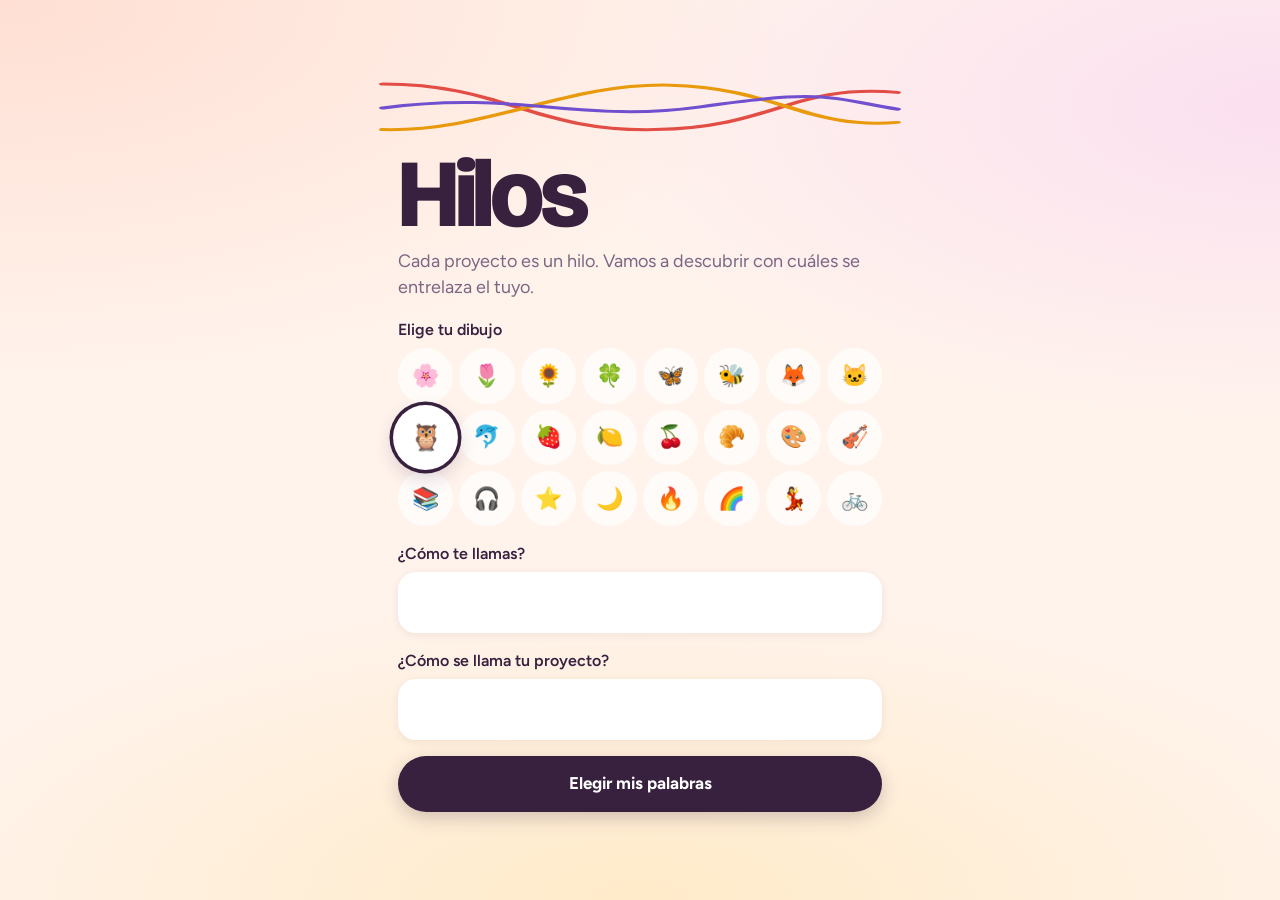
==== commit 153f58bc: "Hilos: «Nudos más fuertes» en la pantalla grande En la fase de afinidades, la columna izquierda mues" ====
--- a/taller/index.html
+++ b/taller/index.html
@@ -11,13 +11,13 @@
 <link rel="preconnect" href="https://fonts.googleapis.com">
 <link rel="preconnect" href="https://fonts.gstatic.com" crossorigin>
 <link href="https://fonts.googleapis.com/css2?family=Bricolage+Grotesque:opsz,wght@12..96,500;12..96,700;12..96,800&family=Figtree:wght@400;500;600;700&display=swap" rel="stylesheet">
-<link rel="stylesheet" href="styles.css?v=4">
+<link rel="stylesheet" href="styles.css?v=5">
 </head>
 <body>
 <div id="app"></div>
 <div id="toast" class="toast" role="status" hidden></div>
 <noscript>Esta página necesita JavaScript.</noscript>
-<script src="qr.js?v=4"></script>
-<script src="app.js?v=4"></script>
+<script src="qr.js?v=5"></script>
+<script src="app.js?v=5"></script>
 </body>
 </html>
--- a/taller/styles.css
+++ b/taller/styles.css
@@ -225,12 +225,37 @@
 .join .url { text-align: left; font-size: clamp(13px, 1.05vw, 20px); color: var(--tinta-suave); margin-top: 4px; }
 .join .count { margin-top: auto; padding-top: 2vh; font-size: clamp(17px, 1.3vw, 26px); color: var(--tinta-suave); }
 .join .count b { font-size: min(clamp(56px, 6vw, 120px), 11vh); display: block; color: #fff; }
-.tops { margin-top: 3vh; display: grid; gap: 2vh; }
-.tops strong { display: block; font: 800 clamp(24px, 2.3vw, 44px)/1.05 var(--display); letter-spacing: -.02em; color: var(--c); }
-.tops span { display: block; font-size: clamp(15px, 1.15vw, 22px); color: var(--tinta-suave); line-height: 1.35; margin-top: 2px; }
-.ask { margin-top: 3.4vh; font: 700 clamp(24px, 2.2vw, 42px)/1.1 var(--display); letter-spacing: -.02em; }
+/* Nudos más fuertes: cinco cuentas ensartadas en un mismo hilo, cada una con su gente */
+.screen.af { grid-template-columns: minmax(300px, 25vw) 1fr; }
+.af .join h1 { font-size: min(clamp(44px, 4.4vw, 88px), 9vh); }
+.af .join .threads { height: 5vh; min-height: 30px; }
+.kt { font: 700 calc(var(--ks, 1) * clamp(17px, 1.45vw, 28px))/1.2 var(--display); color: var(--tinta-suave); margin: calc(var(--ks, 1) * 2.4vh) 0 calc(var(--ks, 1) * 1.6vh); flex: none; }
+.strong { position: relative; display: grid; gap: calc(var(--ks, 1) * 2vh); padding-left: calc(var(--ks, 1) * 30px); flex: none; }
+.strong::before { content: ''; position: absolute; left: calc(var(--ks, 1) * 8px); top: 6px; bottom: 6px; width: 3px; border-radius: 2px; background: linear-gradient(var(--coral), var(--azafran), var(--verde), var(--azul), var(--violeta)); opacity: .7; transform-origin: top; }
+.strong li { position: relative; }
+.strong li::before { content: ''; position: absolute; left: calc(var(--ks, 1) * -30px); top: calc(var(--ks, 1) * clamp(4px, .5vw, 10px)); width: calc(var(--ks, 1) * 19px); height: calc(var(--ks, 1) * 19px); border-radius: 50%; background: var(--c); box-shadow: 0 0 0 4px #2B1533, 0 0 18px var(--c); }
+.sw { display: flex; align-items: baseline; flex-wrap: wrap; gap: 0 .6em; }
+.sw strong { font: 800 calc(var(--ks, 1) * clamp(22px, 2vw, 40px))/1.05 var(--display); letter-spacing: -.02em; color: var(--c); }
+.sw span { font-size: calc(var(--ks, 1) * clamp(13px, .95vw, 19px)); color: var(--tinta-suave); font-weight: 600; }
+.sp { display: flex; flex-wrap: wrap; gap: calc(var(--ks, 1) * 6px); margin-top: calc(var(--ks, 1) * 8px); }
+.sc { display: inline-flex; align-items: center; gap: .4em; padding: 3px .75em 3px 3px; border-radius: 99px; background: rgba(255, 255, 255, .09); font-weight: 600; font-size: calc(var(--ks, 1) * clamp(13px, 1vw, 20px)); line-height: 1; }
+.sc i { font-style: normal; }
+.sc .av { width: 1.75em; height: 1.75em; font-size: 1em; }
+.sc .av.em { font-size: 1.05em; background: rgba(255, 255, 255, .14); }
+.strong.tight .sc { padding: 2px; background: none; }
+.strong.tight .sc i { display: none; }
+.strong.tight .sc .av { width: 2em; height: 2em; }
+.join .none { color: var(--tinta-suave); font-size: clamp(15px, 1.15vw, 22px); }
+.strong.anim::before { animation: bajar 1.1s cubic-bezier(.5, 0, .2, 1) backwards; }
+.strong.anim li { animation: llegar .5s cubic-bezier(.2, .8, .3, 1) backwards; }
+.strong.anim li:nth-child(1) { animation-delay: .15s; } .strong.anim li:nth-child(2) { animation-delay: .3s; } .strong.anim li:nth-child(3) { animation-delay: .45s; } .strong.anim li:nth-child(4) { animation-delay: .6s; } .strong.anim li:nth-child(5) { animation-delay: .75s; }
+@keyframes bajar { from { transform: scaleY(0); } }
+.af .join .count { display: flex; align-items: baseline; gap: .4em; padding-top: 1.6vh; font-size: clamp(14px, 1.05vw, 20px); }
+.af .join .count b { display: inline; font-size: clamp(22px, 1.9vw, 38px); }
+.sh { display: flex; align-items: baseline; justify-content: space-between; gap: 2vw; flex: none; margin-bottom: 1vh; }
+.ask { font: 700 clamp(20px, 1.9vw, 38px)/1.1 var(--display); letter-spacing: -.02em; color: var(--azafran); text-align: right; }
 .stage { padding: min(3vw, 5vh) 2.6vw min(2vw, 3vh) 1vw; display: flex; flex-direction: column; min-width: 0; }
-.stage h2 { font-size: clamp(22px, 2vw, 40px); color: var(--tinta-suave); font-weight: 500; flex: none; margin-bottom: 1vh; }
+.stage h2 { font-size: clamp(22px, 2vw, 40px); color: var(--tinta-suave); font-weight: 500; }
 .loom { flex: 1; min-height: 0; position: relative; }
 .loom svg { display: block; position: absolute; inset: 0; overflow: visible; }
 .loom text { dominant-baseline: central; font-family: var(--display); font-weight: 700; }
@@ -251,11 +276,13 @@
 .n .nn { fill: var(--tinta-suave); font-family: var(--body); font-weight: 500; }
 .is-screen .empty { font-size: clamp(18px, 1.6vw, 30px); margin: auto; }
 @media (max-width: 760px) {
-  .screen { grid-template-columns: 1fr; height: auto; overflow: visible; }
+  .screen, .screen.af { grid-template-columns: 1fr; height: auto; overflow: visible; }
+  .join .kt, .join .strong { display: none; }
   .screen > * { overflow: visible; }
   .join { padding: 24px 18px 8px; }
   .join .qr { width: 100%; max-width: 280px; margin: 16px 0 10px; }
   .join .count { margin-top: 18px; }
+  .sh { display: block; } .ask { text-align: left; margin-top: 6px; }
   .stage { padding: 16px 18px 40px; }
   .is-screen .knot, .is-screen .pp { background: rgba(255, 255, 255, .08); box-shadow: none; }
   .is-screen .solo { background: rgba(255, 255, 255, .08); color: var(--c); }
@@ -269,5 +296,6 @@
   .threads path, .t.fresh { animation: none; stroke-dashoffset: 0; }
   .slot.full, .anim .crowd .pp, .anim .th::before, .k.fresh, .anim .match, .anim .knot, .anim .hero .av { animation: none; }
   .emojis button { transition: none; }
+  .strong.anim::before, .strong.anim li { animation: none; }
   .btn, .chip { transition: none; }
 }
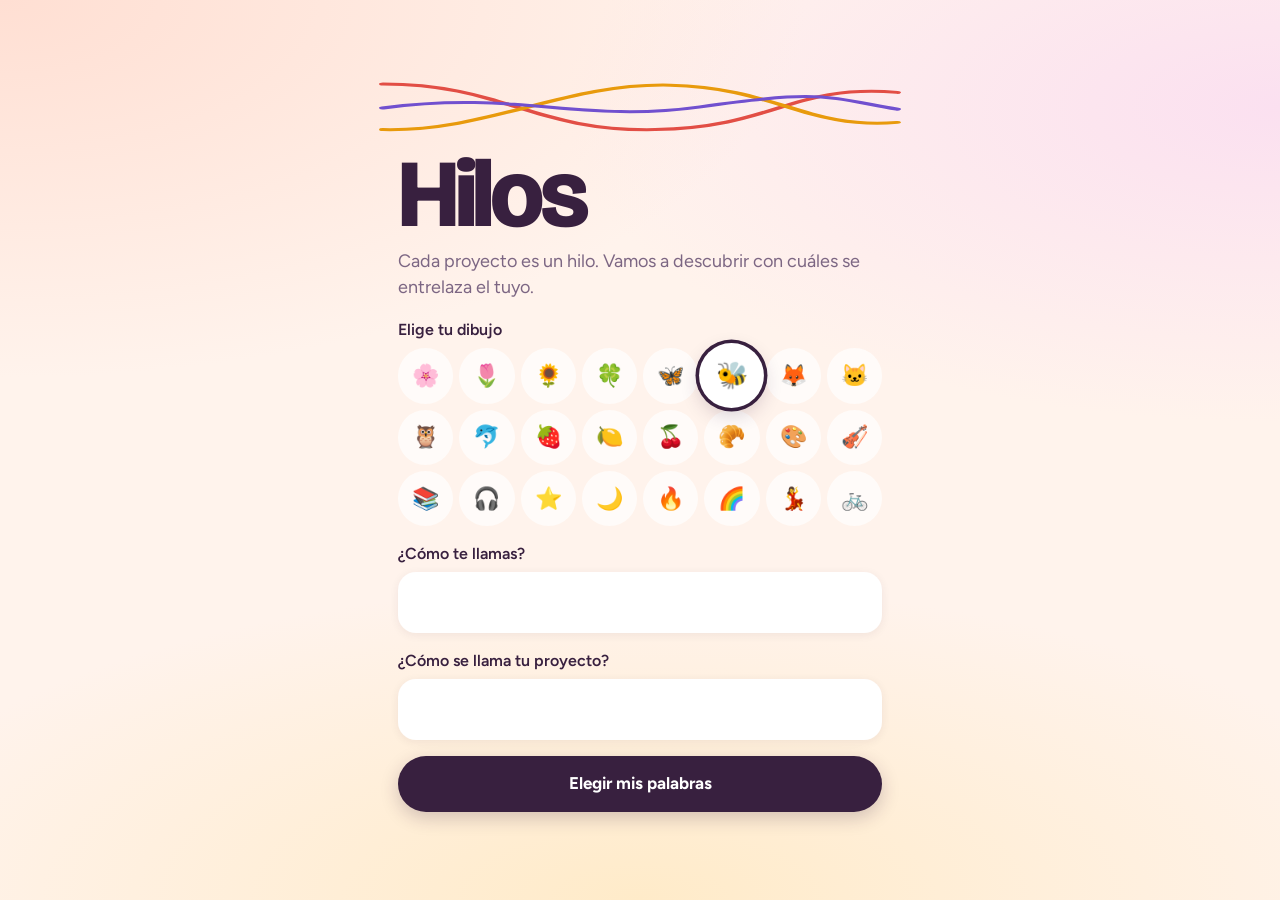
==== commit b36253c7: "Hilos: el título de la pantalla grande pasa a «Lazos que nos unen» Co-Authored-By: Claude Opus 5.5 <" ====
--- a/taller/index.html
+++ b/taller/index.html
@@ -11,13 +11,13 @@
 <link rel="preconnect" href="https://fonts.googleapis.com">
 <link rel="preconnect" href="https://fonts.gstatic.com" crossorigin>
 <link href="https://fonts.googleapis.com/css2?family=Bricolage+Grotesque:opsz,wght@12..96,500;12..96,700;12..96,800&family=Figtree:wght@400;500;600;700&display=swap" rel="stylesheet">
-<link rel="stylesheet" href="styles.css?v=5">
+<link rel="stylesheet" href="styles.css?v=6">
 </head>
 <body>
 <div id="app"></div>
 <div id="toast" class="toast" role="status" hidden></div>
 <noscript>Esta página necesita JavaScript.</noscript>
-<script src="qr.js?v=5"></script>
-<script src="app.js?v=5"></script>
+<script src="qr.js?v=6"></script>
+<script src="app.js?v=6"></script>
 </body>
 </html>
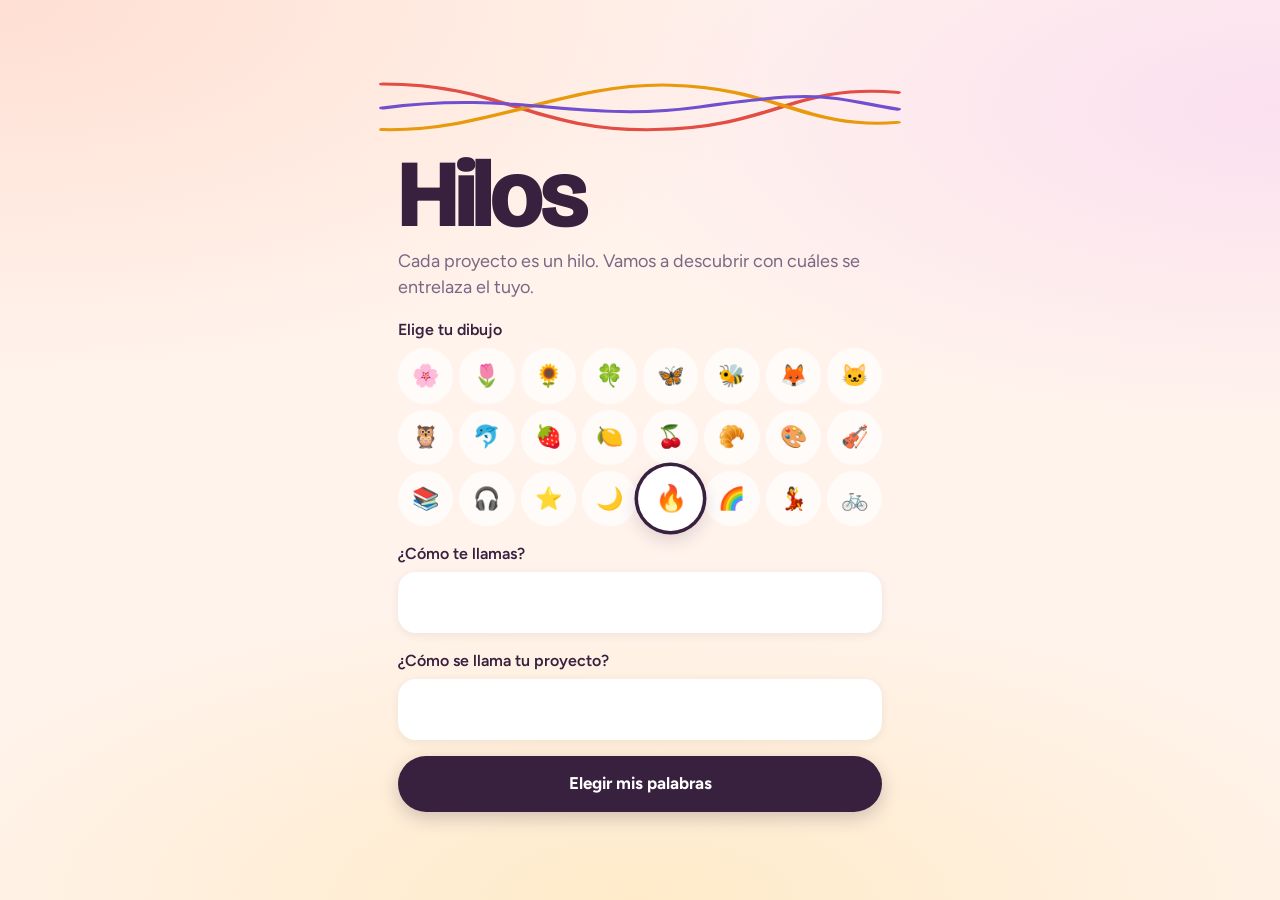
==== commit d86fca85: "Hilos: juntar palabras parecidas, recuerdo del taller y ficha de cada persona - La anfitriona puede " ====
--- a/taller/index.html
+++ b/taller/index.html
@@ -11,13 +11,14 @@
 <link rel="preconnect" href="https://fonts.googleapis.com">
 <link rel="preconnect" href="https://fonts.gstatic.com" crossorigin>
 <link href="https://fonts.googleapis.com/css2?family=Bricolage+Grotesque:opsz,wght@12..96,500;12..96,700;12..96,800&family=Figtree:wght@400;500;600;700&display=swap" rel="stylesheet">
-<link rel="stylesheet" href="styles.css?v=6">
+<link rel="stylesheet" href="styles.css?v=7">
 </head>
 <body>
 <div id="app"></div>
+<div id="sheet" class="sheet" hidden></div>
 <div id="toast" class="toast" role="status" hidden></div>
 <noscript>Esta página necesita JavaScript.</noscript>
-<script src="qr.js?v=6"></script>
-<script src="app.js?v=6"></script>
+<script src="qr.js?v=7"></script>
+<script src="app.js?v=7"></script>
 </body>
 </html>
--- a/taller/styles.css
+++ b/taller/styles.css
@@ -203,6 +203,41 @@
 .qr svg { display: block; width: 100%; height: auto; }
 .url { text-align: center; font-weight: 700; word-break: break-all; }
 #reset { margin-top: 34px; }
+
+.hint { color: var(--tinta-suave); font-size: 15px; margin: 10px 0; }
+.mrow { display: flex; align-items: center; justify-content: space-between; gap: 12px; padding: 8px 0; border-top: 1px solid var(--linea); font-size: 16px; }
+.mrow .btn.small { min-height: 40px; flex: none; }
+.mrow .linkbtn { margin: 0; padding: 6px 0; flex: none; }
+.mform { display: grid; gap: 8px; padding: 12px 0 4px; border-top: 1px solid var(--linea); }
+.mform .btn.small { min-height: 46px; width: 100%; }
+select.input { appearance: none; -webkit-appearance: none; padding: 12px 16px; font-size: 16px; background-image: linear-gradient(45deg, transparent 50%, var(--tinta) 50%), linear-gradient(135deg, var(--tinta) 50%, transparent 50%); background-position: calc(100% - 22px) 50%, calc(100% - 16px) 50%; background-size: 6px 6px; background-repeat: no-repeat; }
+.control .btn.ghost { margin-top: 10px; }
+[data-p] { cursor: pointer; }
+
+/* ---------- Ficha de una persona ---------- */
+.sheet {
+  --tinta: #38203F; --tinta-suave: #7C6683; --papel: #fff; --coral: #E24E45; --verde: #15806F; --rosa: #C93A82; --azafran: #E89A0C; --azul: #2F7CC8; --violeta: #7150CF;
+  position: fixed; inset: 0; z-index: 20; display: flex; align-items: flex-end; justify-content: center; background: rgba(43, 21, 51, .5); color: var(--tinta);
+  animation: velo .2s ease-out;
+}
+.sheet[hidden] { display: none; }
+.sheet-in {
+  position: relative; width: 100%; max-width: 480px; background: #fff; border-radius: 32px 32px 0 0; padding: 30px 22px calc(30px + var(--safe-b)); text-align: center;
+  animation: subir .32s cubic-bezier(.2, .9, .3, 1); max-height: 86dvh; overflow: auto;
+}
+.sheet-in .av.xl { box-shadow: 0 0 0 6px #fff, 0 10px 30px rgba(56, 32, 63, .2); }
+.sheet-in h2 { font-size: 28px; margin-top: 14px; }
+.sheet-in .row { display: flex; flex-wrap: wrap; justify-content: center; gap: 6px; margin-top: 14px; }
+.sheet-in .why { margin-top: 20px; }
+body .sheet-in [class*="f-"] { --on: #fff; }
+body .sheet-in .f-territorio { --on: #38203F; }
+body .sheet-in .f-propia { --c: #5B4563; }
+body .sheet-in .av { --ao: #fff; }
+body .sheet-in .av.a3 { --ao: #38203F; }
+.sheet .x { position: absolute; top: 12px; right: 14px; width: 44px; height: 44px; border-radius: 50%; font-size: 28px; line-height: 1; color: var(--tinta-suave); }
+@keyframes velo { from { opacity: 0; } }
+@keyframes subir { from { transform: translateY(40px); opacity: 0; } }
+@media (min-width: 761px) { .sheet { align-items: center; } .sheet-in { border-radius: 32px; overflow: visible; } }
 
 /* ---------- Pantalla grande ---------- */
 .is-screen {
@@ -296,6 +331,7 @@
   .threads path, .t.fresh { animation: none; stroke-dashoffset: 0; }
   .slot.full, .anim .crowd .pp, .anim .th::before, .k.fresh, .anim .match, .anim .knot, .anim .hero .av { animation: none; }
   .emojis button { transition: none; }
+  .sheet, .sheet-in { animation: none; }
   .strong.anim::before, .strong.anim li { animation: none; }
   .btn, .chip { transition: none; }
 }
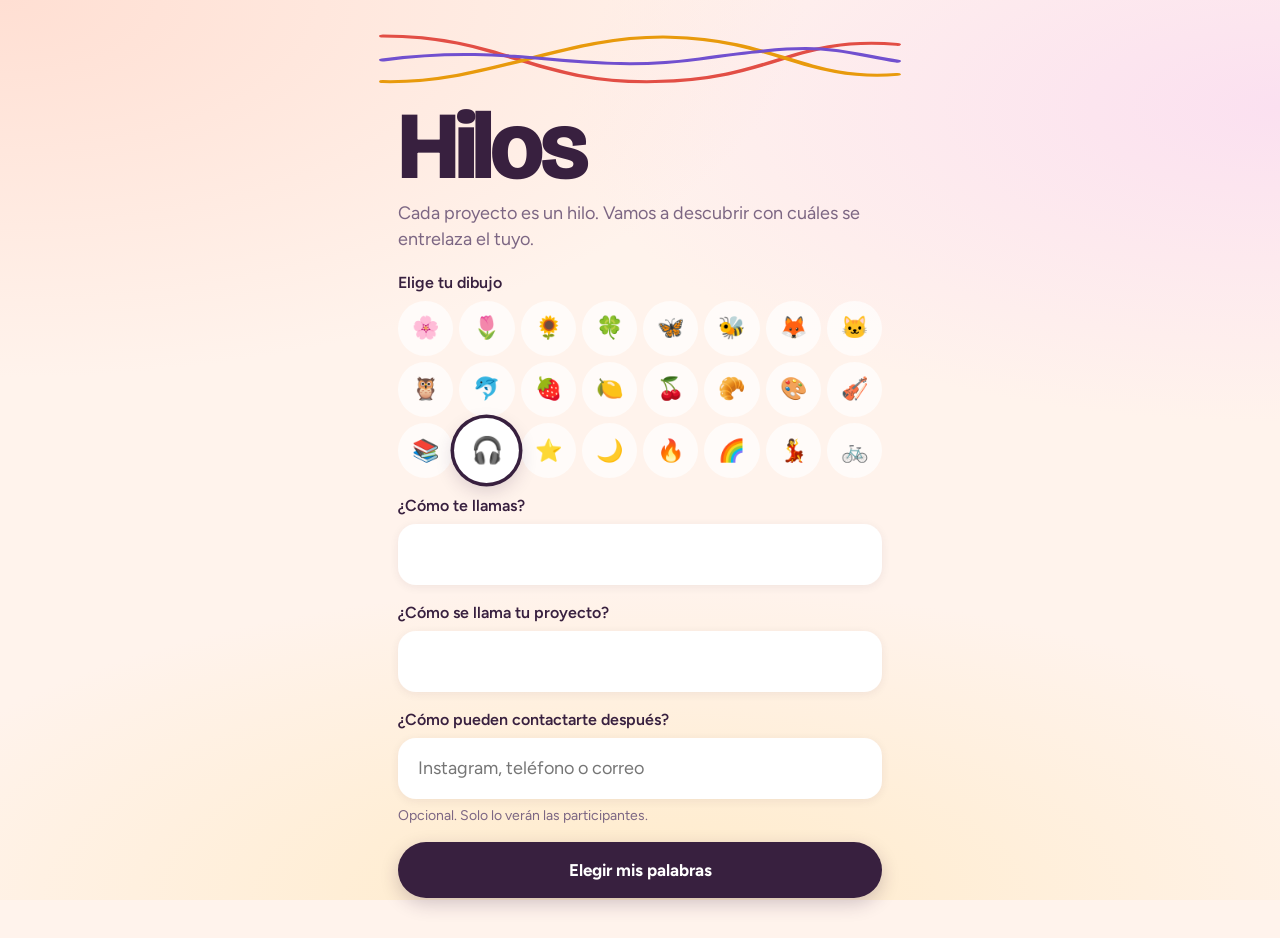
==== commit a2c122d3: "Hilos: contacto opcional para seguir en contacto después del taller Cada participante puede dejar un" ====
--- a/taller/index.html
+++ b/taller/index.html
@@ -11,14 +11,14 @@
 <link rel="preconnect" href="https://fonts.googleapis.com">
 <link rel="preconnect" href="https://fonts.gstatic.com" crossorigin>
 <link href="https://fonts.googleapis.com/css2?family=Bricolage+Grotesque:opsz,wght@12..96,500;12..96,700;12..96,800&family=Figtree:wght@400;500;600;700&display=swap" rel="stylesheet">
-<link rel="stylesheet" href="styles.css?v=7">
+<link rel="stylesheet" href="styles.css?v=8">
 </head>
 <body>
 <div id="app"></div>
 <div id="sheet" class="sheet" hidden></div>
 <div id="toast" class="toast" role="status" hidden></div>
 <noscript>Esta página necesita JavaScript.</noscript>
-<script src="qr.js?v=7"></script>
-<script src="app.js?v=7"></script>
+<script src="qr.js?v=8"></script>
+<script src="app.js?v=8"></script>
 </body>
 </html>
--- a/taller/styles.css
+++ b/taller/styles.css
@@ -188,7 +188,13 @@
 .dir li.me { box-shadow: 0 0 0 2px var(--tinta), 0 6px 20px rgba(56, 32, 63, .07); }
 .dir li > div { min-width: 0; flex: 1; }
 .dir strong { display: block; font: 700 19px/1.2 var(--display); }
-.dir li > div > span { color: var(--tinta-suave); font-size: 15px; }
+.dir li > div > span { display: block; color: var(--tinta-suave); font-size: 15px; }
+.ct { display: inline-flex; align-items: center; max-width: 100%; margin-top: 8px; padding: 5px 14px; border-radius: 16px; background: #F4ECF7; color: var(--violeta); font-weight: 700; font-size: 15px; text-decoration: none; overflow-wrap: anywhere; }
+a.ct { text-decoration: underline; text-underline-offset: 3px; }
+.dir li > div > .ct { display: inline-flex; color: var(--violeta); }
+.dir #addc { margin: 6px 0 0; padding: 4px 0; }
+.sheet-in .ct { margin-top: 12px; }
+.field small { display: block; margin-top: 6px; font-size: 14px; color: var(--tinta-suave); }
 .dir .row { display: flex; flex-wrap: wrap; gap: 4px; margin-top: 8px; }
 .dir .pill { min-height: 26px; padding: 2px 10px; font-size: 13px; }
 .dir .linkbtn { margin: 6px 0 0; padding: 4px 0; }
